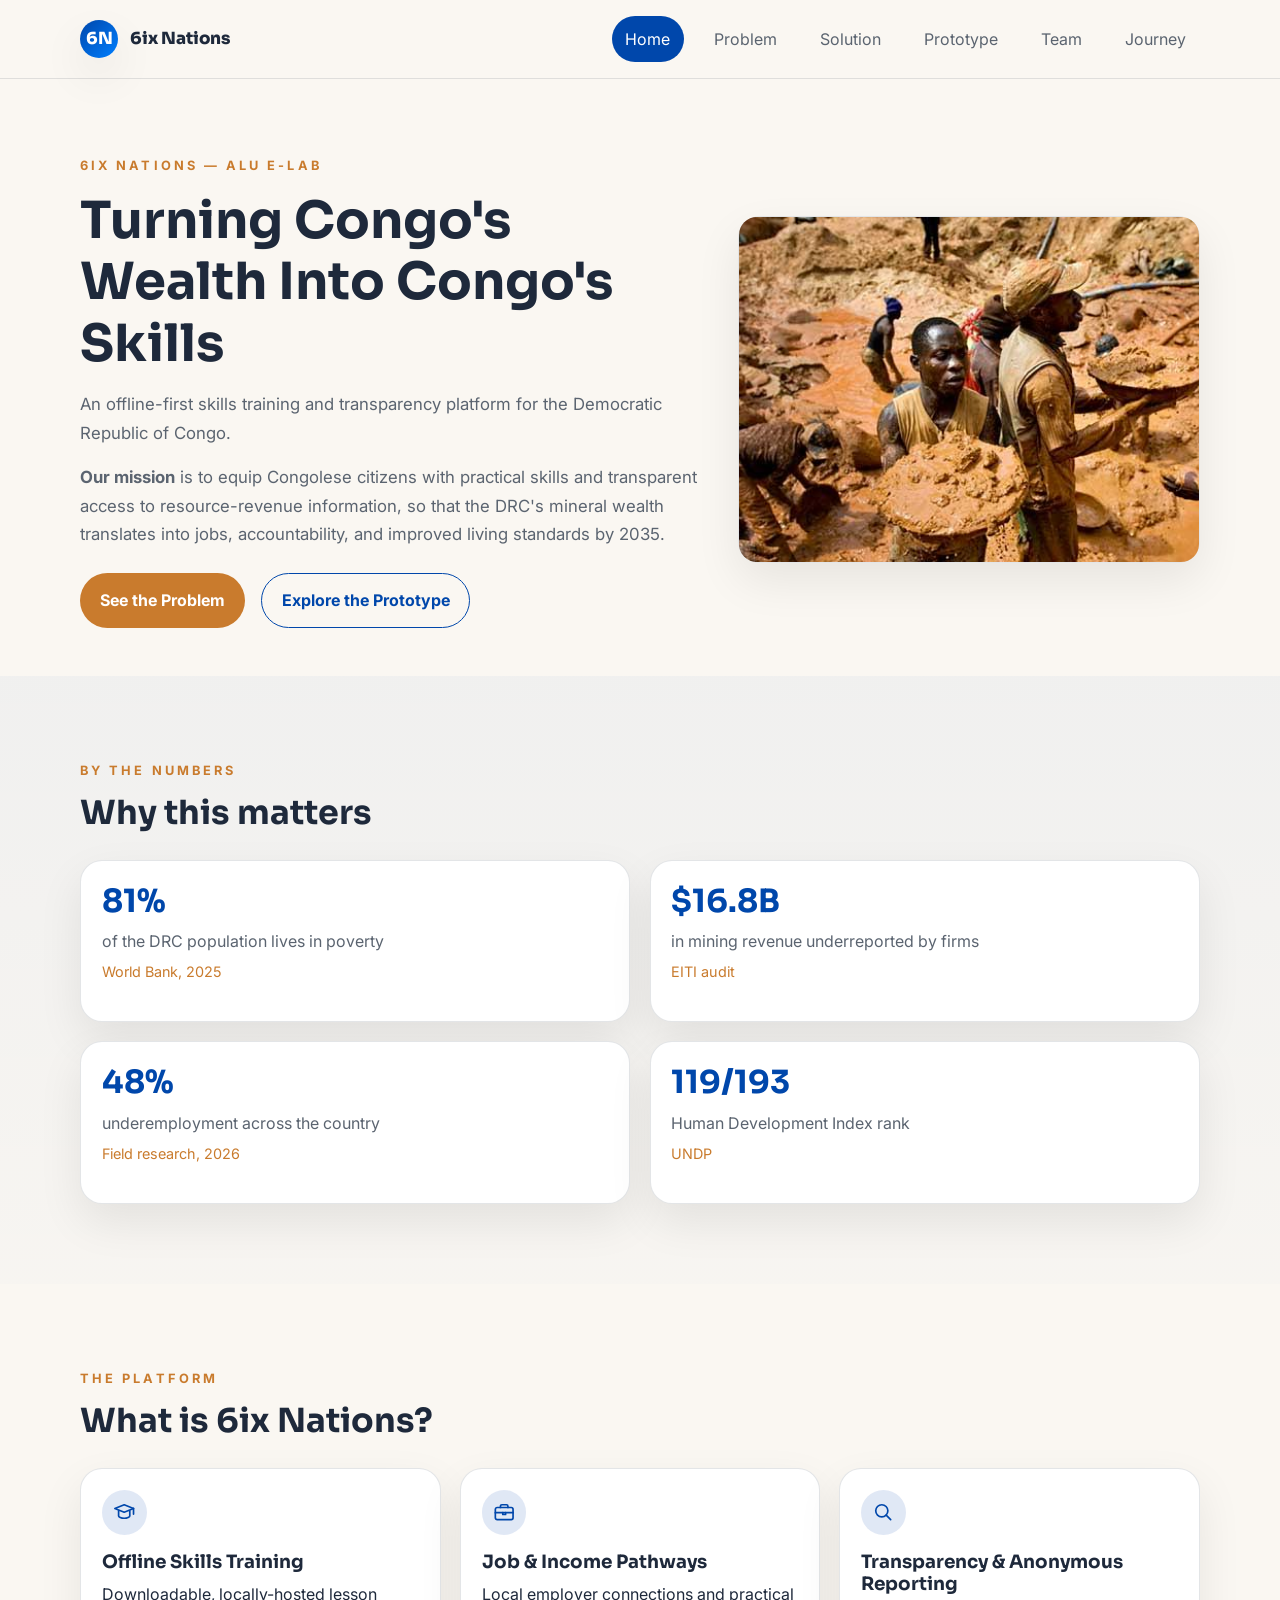
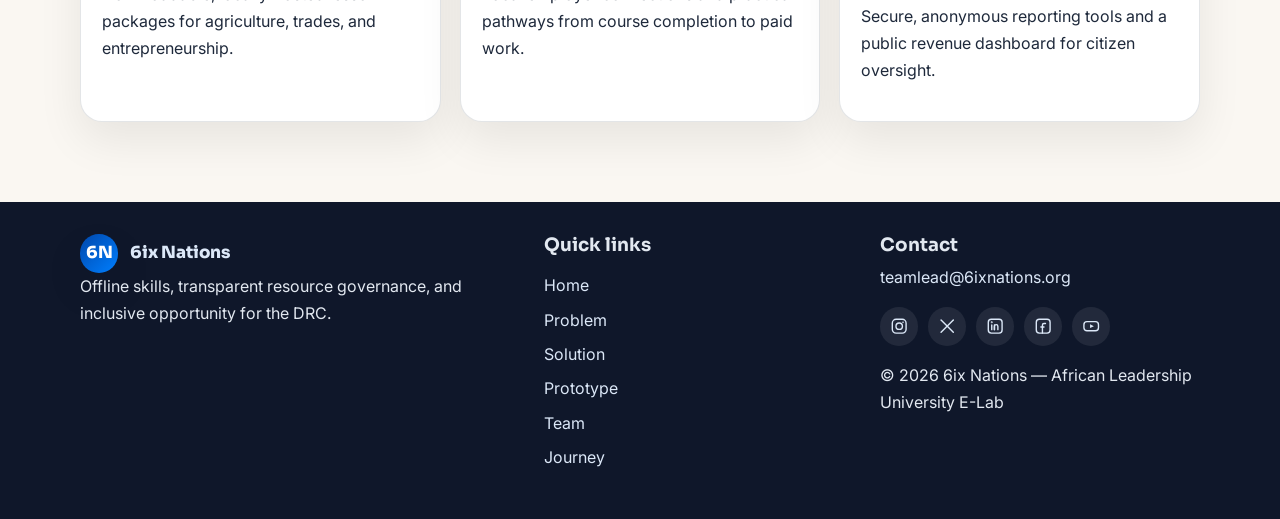
==== index.html @ b4ff6647 "Add solution and team pages for 6ix Nations project with detailed content and structure" ====
<!doctype html>
<html lang="en">

<head>
    <meta charset="UTF-8" />
    <meta name="viewport" content="width=device-width, initial-scale=1.0" />
    <title>6ix Nations | Turning Congo's Wealth Into Congo's Skills</title>
    <meta name="description"
        content="An offline-first skills training and transparency platform for the Democratic Republic of Congo." />
    <meta name="keywords" content="6ix Nations, DRC, skills, transparency, offline" />
    <meta property="og:title" content="6ix Nations | Turning Congo's Wealth Into Congo's Skills" />
    <meta property="og:description"
        content="An offline-first skills training and transparency platform for the DRC. 6ix Nations — ALU E-Lab." />
    <meta property="og:type" content="website" />
    <meta property="og:image"
        content="https://images.unsplash.com/photo-1522202176988-66273c2fd55f?auto=format&fit=crop&w=1200&q=80" />
    <meta name="twitter:card" content="summary_large_image" />
    <link rel="preconnect" href="https://fonts.googleapis.com" />
    <link rel="preconnect" href="https://fonts.gstatic.com" crossorigin />
    <link
        href="https://fonts.googleapis.com/css2?family=Inter:wght@400;500;600;700&family=Sora:wght@600;700;800&display=swap"
        rel="stylesheet" />
    <link rel="icon" type="image/svg+xml" href="assets/images/favicon.svg" />
    <link rel="stylesheet" href="assets/css/styles.css" />
</head>

<body data-page="home">
    <header class="site-header">
        <div class="container nav-wrap">
            <a class="brand" href="index.html">
                <span class="brand-mark">6N</span>
                <span class="brand-text">6ix Nations</span>
            </a>
            <button class="nav-toggle" aria-label="Toggle navigation" aria-expanded="false">
                <span></span><span></span><span></span>
            </button>
            <nav class="site-nav" aria-label="Primary navigation">
                <a href="index.html" class="active">Home</a>
                <a href="problem.html">Problem</a>
                <a href="solution.html">Solution</a>
                <a href="prototype.html">Prototype</a>
                <a href="team.html">Team</a>
                <a href="journey.html">Journey</a>
            </nav>
        </div>
    </header>

    <main>
        <section class="hero">
            <div class="container reveal hero-grid">
                <div>
                    <p class="eyebrow">6ix Nations — ALU E-Lab</p>
                    <h1>Turning Congo's Wealth Into Congo's Skills</h1>
                    <p class="lead">An offline-first skills training and transparency platform for the Democratic
                        Republic of Congo.</p>
                    <p class="lead"><strong>Our mission</strong> is to equip Congolese citizens with practical skills
                        and transparent access to resource-revenue information, so that the DRC's mineral wealth
                        translates into jobs, accountability, and improved living standards by 2035.</p>
                    <div class="hero-actions">
                        <a class="btn btn-primary" href="problem.html">See the Problem</a>
                        <a class="btn btn-secondary" href="prototype.html">Explore the Prototype</a>
                    </div>
                </div>
                <div class="hero-card">
                    <img src="assets/images/images%20(6).jpg"
                        alt="Artisanal miners in the DRC panning through mud for minerals by hand"
                        loading="lazy" />
                </div>
            </div>
        </section>

        <section class="section alt-bg">
            <div class="container reveal">
                <div class="section-heading">
                    <p class="eyebrow">By the numbers</p>
                    <h2>Why this matters</h2>
                </div>
                <div class="stats-grid">
                    <div class="stat-card">
                        <h3 class="count" data-target="81" data-suffix="%">0</h3>
                        <p>of the DRC population lives in poverty <span>World Bank, 2025</span></p>
                    </div>
                    <div class="stat-card">
                        <h3 class="count" data-target="16.8" data-prefix="$" data-suffix="B">0</h3>
                        <p>in mining revenue underreported by firms <span>EITI audit</span></p>
                    </div>
                    <div class="stat-card">
                        <h3 class="count" data-target="73" data-suffix="%">0</h3>
                        <p>underemployment across the country <span>Field research, 2026</span></p>
                    </div>
                    <div class="stat-card">
                        <h3 class="count" data-target="180" data-suffix="/193">0</h3>
                        <p>Human Development Index rank <span>UNDP</span></p>
                    </div>
                </div>
            </div>
        </section>

        <section class="section">
            <div class="container reveal">
                <div class="section-heading">
                    <p class="eyebrow">The platform</p>
                    <h2>What is 6ix Nations?</h2>
                </div>
                <div class="card-grid three-up">
                    <article class="info-card">
                        <div class="icon-badge" aria-hidden="true">
                            <svg viewBox="0 0 24 24" fill="none" stroke="currentColor" stroke-width="1.8"
                                stroke-linecap="round" stroke-linejoin="round">
                                <path d="M2 8l10-4 10 4-10 4-10-4Z" />
                                <path d="M6 10.5V16c0 1.1 2.7 2.5 6 2.5s6-1.4 6-2.5v-5.5" />
                                <path d="M22 8v6" />
                            </svg>
                        </div>
                        <h3>Offline Skills Training</h3>
                        <p>Downloadable, locally-hosted lesson packages for agriculture, trades, and
                            entrepreneurship.</p>
                    </article>
                    <article class="info-card">
                        <div class="icon-badge" aria-hidden="true">
                            <svg viewBox="0 0 24 24" fill="none" stroke="currentColor" stroke-width="1.8"
                                stroke-linecap="round" stroke-linejoin="round">
                                <rect x="2.5" y="7" width="19" height="13" rx="2" />
                                <path d="M8 7V5.5A1.5 1.5 0 0 1 9.5 4h5A1.5 1.5 0 0 1 16 5.5V7" />
                                <path d="M2.5 12.5h19" />
                                <path d="M10.5 12.5v2h3v-2" />
                            </svg>
                        </div>
                        <h3>Job & Income Pathways</h3>
                        <p>Local employer connections and practical pathways from course completion to paid work.</p>
                    </article>
                    <article class="info-card">
                        <div class="icon-badge" aria-hidden="true">
                            <svg viewBox="0 0 24 24" fill="none" stroke="currentColor" stroke-width="1.8"
                                stroke-linecap="round" stroke-linejoin="round">
                                <circle cx="10.5" cy="10.5" r="6.5" />
                                <path d="M20 20l-4.8-4.8" />
                            </svg>
                        </div>
                        <h3>Transparency & Anonymous Reporting</h3>
                        <p>Secure, anonymous reporting tools and a public revenue dashboard for citizen oversight.</p>
                    </article>
                </div>
            </div>
        </section>
    </main>

    <footer class="site-footer">
        <div class="container footer-grid">
            <div>
                <a class="brand footer-brand" href="index.html">
                    <span class="brand-mark">6N</span>
                    <span class="brand-text">6ix Nations</span>
                </a>
                <p>Offline skills, transparent resource governance, and inclusive opportunity for the DRC.</p>
            </div>
            <div>
                <h3>Quick links</h3>
                <ul>
                    <li><a href="index.html">Home</a></li>
                    <li><a href="problem.html">Problem</a></li>
                    <li><a href="solution.html">Solution</a></li>
                    <li><a href="prototype.html">Prototype</a></li>
                    <li><a href="team.html">Team</a></li>
                    <li><a href="journey.html">Journey</a></li>
                </ul>
            </div>
            <div>
                <h3>Contact</h3>
                <p><a href="mailto:teamlead@6ixnations.org">teamlead@6ixnations.org</a></p>
                <!-- TEAM: replace with your real social handles -->
                <div class="social-links">
                    <a href="https://instagram.com/6ixnations" target="_blank" rel="noopener"
                        aria-label="6ix Nations on Instagram">
                        <svg viewBox="0 0 24 24" fill="none" stroke="currentColor" stroke-width="1.8"
                            stroke-linecap="round" stroke-linejoin="round">
                            <rect x="3" y="3" width="18" height="18" rx="5" />
                            <circle cx="12" cy="12" r="4.2" />
                            <circle cx="17" cy="7" r="1" fill="currentColor" stroke="none" />
                        </svg>
                    </a>
                    <a href="https://x.com/6ixnations" target="_blank" rel="noopener"
                        aria-label="6ix Nations on X">
                        <svg viewBox="0 0 24 24" fill="none" stroke="currentColor" stroke-width="1.8"
                            stroke-linecap="round" stroke-linejoin="round">
                            <path d="M4 4l16 16" />
                            <path d="M20 4L4 20" />
                        </svg>
                    </a>
                    <a href="https://linkedin.com/company/6ixnations" target="_blank" rel="noopener"
                        aria-label="6ix Nations on LinkedIn">
                        <svg viewBox="0 0 24 24" fill="none" stroke="currentColor" stroke-width="1.8"
                            stroke-linecap="round" stroke-linejoin="round">
                            <rect x="3" y="3" width="18" height="18" rx="4" />
                            <line x1="7.5" y1="10.5" x2="7.5" y2="16.5" />
                            <circle cx="7.5" cy="7" r="0.4" fill="currentColor" />
                            <path d="M11 16.5v-4.2c0-1.4 1.1-2.3 2.3-2.3 1.3 0 2.2.9 2.2 2.3v4.2" />
                            <line x1="11" y1="10.5" x2="11" y2="16.5" />
                        </svg>
                    </a>
                    <a href="https://facebook.com/6ixnations" target="_blank" rel="noopener"
                        aria-label="6ix Nations on Facebook">
                        <svg viewBox="0 0 24 24" fill="none" stroke="currentColor" stroke-width="1.8"
                            stroke-linecap="round" stroke-linejoin="round">
                            <rect x="3" y="3" width="18" height="18" rx="4" />
                            <path d="M15 8.5h-2a2 2 0 0 0-2 2V21" />
                            <path d="M9 13h4" />
                        </svg>
                    </a>
                    <a href="https://youtube.com/@6ixnations" target="_blank" rel="noopener"
                        aria-label="6ix Nations on YouTube">
                        <svg viewBox="0 0 24 24" fill="none" stroke="currentColor" stroke-width="1.8"
                            stroke-linecap="round" stroke-linejoin="round">
                            <rect x="2.5" y="6" width="19" height="12" rx="4" />
                            <path d="M10.5 9.5l5 2.5-5 2.5v-5Z" fill="currentColor" stroke="none" />
                        </svg>
                    </a>
                </div>
                <p>© 2026 6ix Nations — African Leadership University E-Lab</p>
            </div>
        </div>
    </footer>

    <script src="assets/js/main.js"></script>
</body>

</html>
---- assets/css/styles.css ----
:root {
    --primary: #0047AB;
    --primary-2: #007FFF;
    --accent: #C97B2D;
    --background: #FAF7F2;
    --text: #1E293B;
    --muted: #5b6470;
    --surface: #ffffff;
    --border: rgba(30, 41, 59, 0.12);
    --shadow: 0 18px 45px rgba(0, 0, 0, 0.08);
    --radius: 22px;
}

* {
    box-sizing: border-box;
}

html {
    scroll-behavior: smooth;
}

body {
    margin: 0;
    font-family: 'Inter', sans-serif;
    color: var(--text);
    background: var(--background);
    line-height: 1.7;
}

main {
    min-height: 100vh;
}

a {
    color: inherit;
    text-decoration: none;
}

img {
    max-width: 100%;
    display: block;
}

iframe {
    border: 0;
}

.container {
    width: min(1120px, calc(100% - 2rem));
    margin: 0 auto;
}

.section {
    padding: 5rem 0;
}

.alt-bg {
    background: linear-gradient(180deg, rgba(0, 71, 171, 0.04) 0%, rgba(0, 71, 171, 0.01) 100%);
}

.site-header {
    position: sticky;
    top: 0;
    z-index: 1000;
    background: rgba(250, 247, 242, 0.94);
    backdrop-filter: blur(12px);
    border-bottom: 1px solid var(--border);
}

.nav-wrap {
    display: flex;
    align-items: center;
    justify-content: space-between;
    padding: 1rem 0;
    gap: 1rem;
}

.brand {
    display: inline-flex;
    align-items: center;
    gap: 0.7rem;
    font-weight: 800;
    font-family: 'Sora', sans-serif;
    font-size: 1.05rem;
}

.brand-mark {
    display: inline-grid;
    place-items: center;
    width: 2.4rem;
    height: 2.4rem;
    border-radius: 999px;
    background: linear-gradient(135deg, var(--primary), var(--primary-2));
    color: white;
    box-shadow: var(--shadow);
}

.site-nav {
    display: flex;
    gap: 1rem;
    align-items: center;
}

.site-nav a {
    padding: 0.6rem 0.85rem;
    border-radius: 999px;
    color: var(--muted);
    transition: all 0.2s ease;
}

.site-nav a:hover,
.site-nav a.active {
    background: var(--primary);
    color: white;
}

.nav-toggle {
    display: none;
    background: transparent;
    border: 0;
    padding: 0.3rem;
}

.nav-toggle span {
    display: block;
    width: 1.5rem;
    height: 2px;
    background: var(--text);
    margin: 0.25rem 0;
}

.hero {
    padding: 4.5rem 0 3rem;
}

.hero-grid {
    display: grid;
    grid-template-columns: 1.15fr 0.85fr;
    gap: 2rem;
    align-items: center;
}

.eyebrow {
    display: inline-block;
    margin-bottom: 0.8rem;
    text-transform: uppercase;
    letter-spacing: 0.24em;
    color: var(--accent);
    font-size: 0.8rem;
    font-weight: 700;
}

h1,
h2,
h3 {
    font-family: 'Sora', sans-serif;
    line-height: 1.2;
}

h1 {
    font-size: clamp(2rem, 4vw, 3.6rem);
    margin: 0 0 1rem;
}

h2 {
    font-size: clamp(1.6rem, 2.6vw, 2.3rem);
    margin: 0 0 1rem;
}

h3 {
    font-size: 1.15rem;
    margin: 0 0 0.5rem;
}

p {
    margin: 0 0 1rem;
}

.lead {
    font-size: 1.05rem;
    color: var(--muted);
    max-width: 820px;
}

.hero-copy {
    font-size: 1.1rem;
    color: var(--muted);
    max-width: 620px;
}

.hero-actions {
    display: flex;
    flex-wrap: wrap;
    gap: 1rem;
    margin-top: 1.5rem;
}

.btn {
    display: inline-flex;
    align-items: center;
    justify-content: center;
    min-height: 2.9rem;
    padding: 0.8rem 1.2rem;
    border-radius: 999px;
    font-weight: 700;
    transition: transform 0.2s ease, box-shadow 0.2s ease;
    border: 1px solid transparent;
}

.btn:hover {
    transform: translateY(-2px);
    box-shadow: var(--shadow);
}

.btn-primary {
    background: var(--accent);
    color: white;
}

.btn-secondary {
    background: transparent;
    border-color: var(--primary);
    color: var(--primary);
}

/* Backcompat for earlier markup versions */
.btn.primary {
    background: var(--accent);
    color: white;
}

.btn.ghost {
    background: transparent;
    border: 1px solid var(--primary);
    color: var(--primary);
}

/* Primary nav alias used on some pages */
.primary-nav {
    display: flex;
    gap: 1rem;
    align-items: center;
}

.primary-nav a {
    padding: 0.6rem 0.85rem;
    border-radius: 999px;
    color: var(--muted);
}

.primary-nav a:hover,
.primary-nav a.active {
    background: var(--primary);
    color: white;
}

.hero-card,
.info-card,
.stat-card,
.team-card,
.timeline-card,
.table-card,
.phone-frame,
.prototype-side-card {
    background: var(--surface);
    border: 1px solid var(--border);
    border-radius: var(--radius);
    box-shadow: var(--shadow);
}

.hero-card img {
    width: 100%;
    border-radius: calc(var(--radius) - 4px);
    object-fit: cover;
    aspect-ratio: 4 / 3;
}

.section-heading {
    margin-bottom: 1.6rem;
}

.stats-grid,
.card-grid,
.team-grid,
.gallery-grid {
    display: grid;
    gap: 1.2rem;
}

.team-grid {
    grid-template-columns: repeat(auto-fit, minmax(320px, 1fr));
    align-items: start;
}

.stats-grid {
    grid-template-columns: repeat(2, minmax(0, 1fr));
}

.card-grid.three-up {
    grid-template-columns: repeat(3, minmax(0, 1fr));
}

.info-card,
.stat-card,
.team-card,
.timeline-card,
.table-card,
.prototype-side-card {
    padding: 1.3rem;
}

.info-card .icon-badge {
    width: 2.8rem;
    height: 2.8rem;
    display: grid;
    place-items: center;
    border-radius: 50%;
    background: rgba(0, 71, 171, 0.12);
    margin-bottom: 1rem;
    color: var(--primary);
}

.info-card .icon-badge svg {
    width: 1.4rem;
    height: 1.4rem;
}

.stat-card h3 {
    font-size: 2rem;
    color: var(--primary);
}

.stat-card p {
    color: var(--muted);
}

.stat-card p span {
    display: block;
    margin-top: 0.3rem;
    font-size: 0.9rem;
    color: var(--accent);
}

.video-placeholder {
    position: relative;
    display: block;
    border-radius: var(--radius);
    overflow: hidden;
    aspect-ratio: 16 / 9;
    background: #0f172a;
}

.video-placeholder img {
    width: 100%;
    height: 100%;
    object-fit: cover;
    opacity: 0.8;
    transition: transform 0.3s ease, opacity 0.3s ease;
}

.video-placeholder:hover img {
    transform: scale(1.03);
    opacity: 1;
}

.video-placeholder .play-badge {
    position: absolute;
    top: 50%;
    left: 50%;
    transform: translate(-50%, -50%);
    width: 3.6rem;
    height: 3.6rem;
    border-radius: 50%;
    background: var(--accent);
    color: white;
    display: grid;
    place-items: center;
    font-size: 1.3rem;
    box-shadow: var(--shadow);
}

.video-placeholder .watch-label {
    position: absolute;
    bottom: 0.8rem;
    left: 0.8rem;
    background: rgba(15, 23, 42, 0.78);
    color: white;
    padding: 0.4rem 0.85rem;
    border-radius: 999px;
    font-size: 0.85rem;
    font-weight: 600;
}

.video-frame {
    position: relative;
    overflow: hidden;
    border-radius: var(--radius);
    background: #e6eefb;
    aspect-ratio: 16 / 9;
}

.video-frame iframe,
.small-video iframe {
    width: 100%;
    height: 100%;
}

.stepper {
    display: grid;
    gap: 1rem;
}

.step-card {
    position: relative;
    padding: 1.1rem 1.1rem 1.1rem 3.5rem;
    border-radius: var(--radius);
    background: var(--surface);
    border: 1px solid var(--border);
}

.step-card span {
    position: absolute;
    left: 1rem;
    top: 1rem;
    width: 1.8rem;
    height: 1.8rem;
    border-radius: 50%;
    display: grid;
    place-items: center;
    background: var(--accent);
    color: white;
    font-weight: 700;
}

.table-card {
    overflow: hidden;
}

table {
    width: 100%;
    border-collapse: collapse;
}

th,
td {
    padding: 0.9rem 1rem;
    text-align: left;
    border-bottom: 1px solid var(--border);
}

th {
    background: rgba(0, 71, 171, 0.06);
    color: var(--primary);
}

.chip-row {
    display: flex;
    flex-wrap: wrap;
    gap: 0.75rem;
    margin-top: 0.8rem;
}

.chip {
    padding: 0.7rem 0.9rem;
    border-radius: 999px;
    background: white;
    border: 1px solid var(--border);
    color: var(--primary);
    font-weight: 600;
}

.chip-row.secondary .chip {
    background: rgba(201, 123, 45, 0.1);
    color: var(--accent);
}

.prototype-wrap {
    display: grid;
    gap: 1.3rem;
    grid-template-columns: 1fr 0.8fr;
    align-items: start;
}

.phone-frame {
    padding: 1.2rem;
}

.phone-screen {
    display: flex;
    flex-direction: column;
    height: 560px;
    border-radius: 2rem;
    background: linear-gradient(180deg, #f7f4ee, #fefefe);
    padding: 1rem;
    border: 8px solid #18212d;
}

.phone-content {
    flex: 1;
    overflow-y: auto;
}

.screen {
    display: none;
}

.screen.active {
    display: block;
}

.screen-header {
    display: flex;
    justify-content: space-between;
    align-items: center;
    margin-bottom: 1rem;
}

.screen-card {
    border-radius: 1rem;
    background: rgba(0, 71, 171, 0.07);
    padding: 1rem;
    margin-bottom: 1rem;
}

.screen-link {
    border: 0;
    background: var(--primary);
    color: white;
    padding: 0.65rem 0.9rem;
    border-radius: 999px;
    cursor: pointer;
    font-weight: 600;
}

.screen-link.full {
    width: 100%;
    margin-top: 0.6rem;
}

.mock-form {
    display: grid;
    gap: 0.6rem;
}

.mock-form input,
.mock-form textarea {
    padding: 0.7rem;
    border-radius: 0.7rem;
    border: 1px solid var(--border);
    font: inherit;
}

.bar-chart {
    display: grid;
    gap: 0.85rem;
    margin-top: 1rem;
}

.bar-row {
    display: grid;
    grid-template-columns: 70px 1fr;
    align-items: center;
    gap: 0.7rem;
}

.bar {
    height: 10px;
    border-radius: 999px;
    background: rgba(0, 71, 171, 0.12);
    overflow: hidden;
}

.bar i {
    display: block;
    background: linear-gradient(90deg, var(--accent), var(--primary));
    border-radius: inherit;
}

.phone-tabbar {
    display: flex;
    justify-content: space-between;
    gap: 0.2rem;
    padding-top: 0.7rem;
    margin-top: 0.6rem;
    border-top: 1px solid var(--border);
}

.tab-btn {
    flex: 1;
    display: flex;
    flex-direction: column;
    align-items: center;
    gap: 0.2rem;
    background: transparent;
    color: var(--muted);
    padding: 0.35rem 0.2rem;
    border-radius: 0.9rem;
    font-size: 0.65rem;
}

.tab-btn svg {
    width: 1.2rem;
    height: 1.2rem;
}

.tab-btn.active {
    background: rgba(0, 71, 171, 0.1);
    color: var(--primary);
}

.quick-grid {
    display: grid;
    grid-template-columns: repeat(2, 1fr);
    gap: 0.7rem;
}

.quick-tile {
    display: flex;
    flex-direction: column;
    align-items: center;
    gap: 0.4rem;
    background: rgba(0, 71, 171, 0.07);
    color: var(--primary);
    padding: 0.9rem 0.5rem;
    border-radius: 1rem;
    font-size: 0.8rem;
}

.quick-tile svg {
    width: 1.3rem;
    height: 1.3rem;
}

.list-item {
    display: flex;
    align-items: center;
    gap: 0.75rem;
    width: 100%;
    text-align: left;
    background: white;
    color: var(--text);
    border: 1px solid var(--border);
    border-radius: 1rem;
    padding: 0.75rem;
    margin-bottom: 0.7rem;
    font: inherit;
    cursor: pointer;
}

.list-item-icon {
    flex-shrink: 0;
    width: 2.4rem;
    height: 2.4rem;
    display: grid;
    place-items: center;
    border-radius: 50%;
    background: rgba(0, 71, 171, 0.1);
    color: var(--primary);
}

.list-item-icon svg {
    width: 1.2rem;
    height: 1.2rem;
}

.list-item h4 {
    margin: 0 0 0.15rem;
    font-size: 0.9rem;
}

.list-item p {
    margin: 0;
    font-size: 0.78rem;
    color: var(--muted);
}

.progress-bar {
    height: 8px;
    border-radius: 999px;
    background: rgba(0, 71, 171, 0.12);
    overflow: hidden;
    margin: 0.7rem 0 0.4rem;
}

.progress-bar i {
    display: block;
    height: 100%;
    background: linear-gradient(90deg, var(--accent), var(--primary));
    border-radius: inherit;
}

.toggle-row {
    display: flex;
    gap: 0.5rem;
    margin-bottom: 0.8rem;
}

.toggle-btn {
    flex: 1;
    border: 1px solid var(--border);
    background: white;
    color: var(--muted);
    padding: 0.55rem;
    border-radius: 999px;
    font-weight: 600;
    cursor: pointer;
}

.toggle-btn.active {
    background: var(--primary);
    border-color: var(--primary);
    color: white;
}

.msg-item {
    display: flex;
    gap: 0.7rem;
    background: white;
    border: 1px solid var(--border);
    border-radius: 1rem;
    padding: 0.75rem;
    margin-bottom: 0.7rem;
}

.msg-avatar {
    flex-shrink: 0;
    width: 2.4rem;
    height: 2.4rem;
    display: grid;
    place-items: center;
    border-radius: 50%;
    background: var(--accent);
    color: white;
    font-weight: 700;
    font-size: 0.75rem;
}

.msg-item h4 {
    margin: 0 0 0.15rem;
    font-size: 0.9rem;
}

.msg-item p {
    margin: 0;
    font-size: 0.78rem;
    color: var(--muted);
}

.team-card img {
    width: 100%;
    aspect-ratio: 3 / 2;
    object-fit: cover;
    border-radius: 1rem;
    border: 4px solid rgba(0, 71, 171, 0.12);
    display: block;
}

.profile-photo {
    position: relative;
    margin-bottom: 1rem;
}

.profile-description {
    color: var(--muted);
}

.role {
    color: var(--accent);
    font-weight: 600;
}

.country {
    display: flex;
    align-items: center;
    gap: 0.5rem;
    color: var(--muted);
    font-size: 0.88rem;
    font-weight: 600;
    margin-top: -0.5rem;
}

.flag {
    display: inline-block;
    flex-shrink: 0;
    width: 1.7rem;
    height: 1.15rem;
    border-radius: 3px;
    border: 1px solid rgba(30, 41, 59, 0.15);
    background-size: 100% 100%;
}

.flag-ci {
    background-image: linear-gradient(to right,
            #F77F00 0% 33.33%,
            #ffffff 33.33% 66.66%,
            #009E60 66.66% 100%);
}

.flag-mg {
    background-image:
        linear-gradient(to right, #ffffff 0% 33.33%, transparent 33.33% 100%),
        linear-gradient(to bottom, #FC3D32 0% 50%, #007E3A 50% 100%);
}

.flag-bi {
    background-image:
        radial-gradient(circle at 50% 50%, #ffffff 22%, transparent 23%),
        linear-gradient(45deg, transparent calc(50% - 1.2px), #ffffff calc(50% - 1.2px), #ffffff calc(50% + 1.2px), transparent calc(50% + 1.2px)),
        linear-gradient(-45deg, transparent calc(50% - 1.2px), #ffffff calc(50% - 1.2px), #ffffff calc(50% + 1.2px), transparent calc(50% + 1.2px)),
        conic-gradient(from -45deg at 50% 50%, #CE1126 0deg 90deg, #1EB53A 90deg 180deg, #CE1126 180deg 270deg, #1EB53A 270deg 360deg);
}

.flag-rw {
    background-image: linear-gradient(to bottom,
            #00A1DE 0% 50%,
            #FAD201 50% 60%,
            #007A33 60% 100%);
}

.flag-et {
    background-image: linear-gradient(to bottom,
            #078930 0% 33.33%,
            #FCDD09 33.33% 66.66%,
            #DA121A 66.66% 100%);
}

.flag-cd {
    background-image: linear-gradient(135deg,
            #007FFF 0% 40%,
            #F7D618 40% 43%,
            #CE1021 43% 57%,
            #F7D618 57% 60%,
            #007FFF 60% 100%);
}

.social-links {
    display: flex;
    flex-wrap: wrap;
    gap: 0.6rem;
    margin: 0.8rem 0 1rem;
}

.social-links a {
    display: inline-grid;
    place-items: center;
    width: 2.4rem;
    height: 2.4rem;
    border-radius: 50%;
    background: rgba(255, 255, 255, 0.08);
    color: #dce8f8;
    transition: background 0.2s ease, color 0.2s ease, transform 0.2s ease;
}

.social-links a:hover {
    background: var(--accent);
    color: white;
    transform: translateY(-2px);
}

.social-links svg {
    width: 1.15rem;
    height: 1.15rem;
}

.team-card .social-links {
    justify-content: center;
    margin-bottom: 0;
}

.team-card .social-links a {
    width: 2.2rem;
    height: 2.2rem;
    background: rgba(0, 71, 171, 0.1);
    color: var(--primary);
}

.team-card .social-links a:hover {
    background: var(--accent);
    color: white;
}

.timeline {
    display: grid;
    gap: 1.2rem;
}

.timeline-card {
    display: grid;
    gap: 1rem;
    grid-template-columns: 70px 1fr;
}

.timeline-number {
    font-size: 1.3rem;
    font-weight: 800;
    color: var(--accent);
}

.note {
    color: var(--accent);
    font-weight: 600;
}

.gallery-grid {
    grid-template-columns: repeat(3, minmax(0, 1fr));
}

.gallery-grid.small {
    grid-template-columns: repeat(2, minmax(0, 1fr));
}

.gallery-grid img {
    width: 100%;
    height: 220px;
    object-fit: cover;
    border-radius: 1rem;
}

.site-footer {
    padding: 2rem 0;
    background: #0f172a;
    color: #e2e8f0;
}

.footer-grid {
    display: grid;
    gap: 1rem;
    grid-template-columns: 1.4fr 1fr 1fr;
    align-items: start;
}

.footer-grid>div {
    min-width: 0;
}

.footer-brand {
    color: white;
}

.site-footer ul {
    list-style: none;
    padding: 0;
    display: grid;
    gap: 0.45rem;
}

.site-footer a {
    color: #dce8f8;
}

.reveal {
    opacity: 0;
    transform: translateY(18px);
    transition: opacity 0.6s ease, transform 0.6s ease;
}

.reveal.is-visible {
    opacity: 1;
    transform: none;
}

@media (max-width: 900px) {

    .card-grid.three-up,
    .gallery-grid,
    .footer-grid,
    .prototype-wrap,
    .hero-grid {
        grid-template-columns: 1fr;
    }

    .hero-grid .hero-card {
        order: -1;
    }

    .team-grid,
    .stats-grid {
        grid-template-columns: 1fr 1fr;
    }

    .timeline-card {
        grid-template-columns: 1fr;
    }
}

@media (max-width: 720px) {
    .nav-toggle {
        display: inline-block;
    }

    .site-nav {
        display: none;
        position: absolute;
        top: 100%;
        left: 0;
        width: 100%;
        background: rgba(250, 247, 242, 0.98);
        padding: 1rem;
        flex-direction: column;
        align-items: flex-start;
        border-bottom: 1px solid var(--border);
    }

    .site-nav.open {
        display: flex;
    }

    .stats-grid,
    .team-grid,
    .card-grid.three-up {
        grid-template-columns: 1fr;
    }

    .hero {
        padding-top: 3rem;
    }

    .section {
        padding: 4rem 0;
    }
}
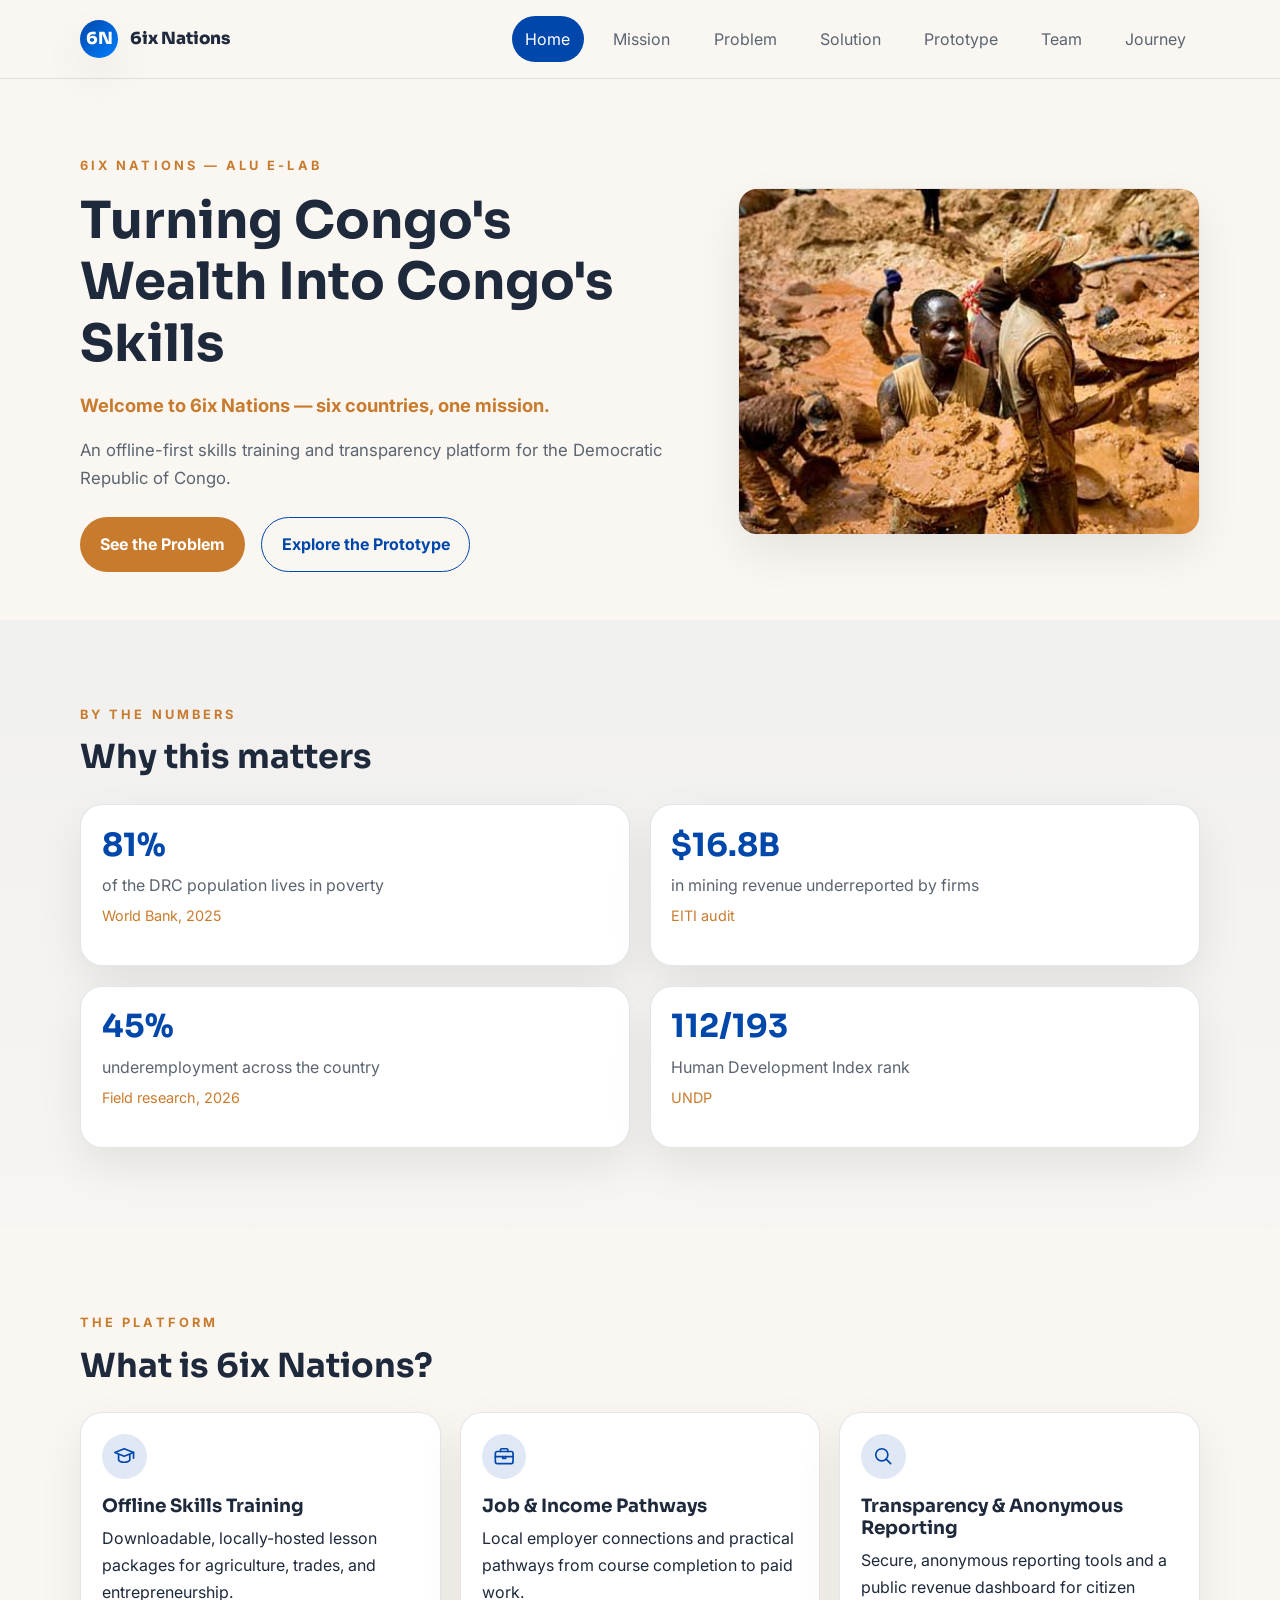
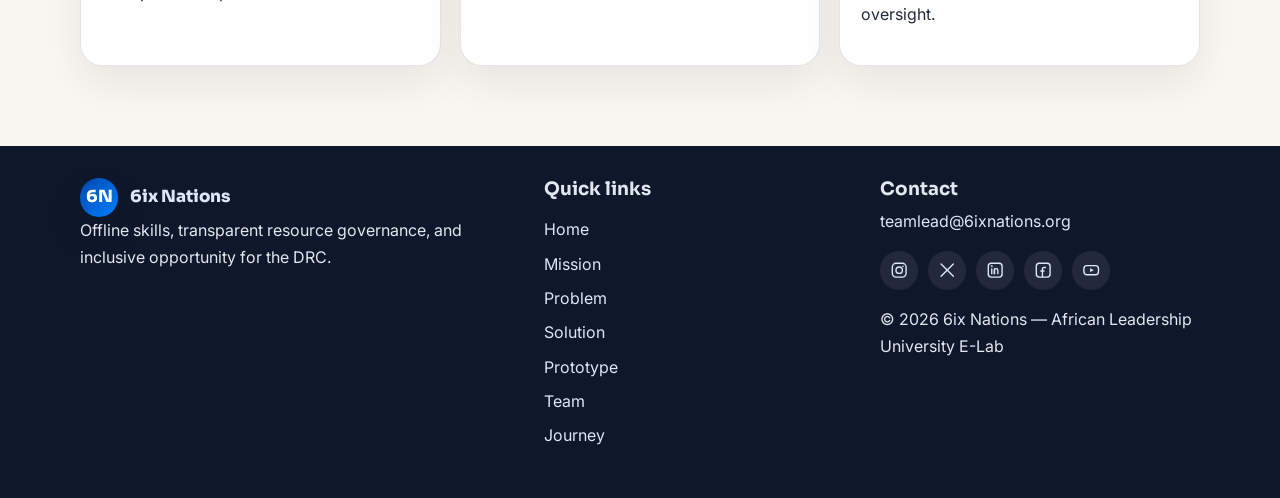
==== commit 9d85650a: "Add mission page and update navigation links across multiple pages" ====
--- a/index.html
+++ b/index.html
@@ -36,6 +36,7 @@
             </button>
             <nav class="site-nav" aria-label="Primary navigation">
                 <a href="index.html" class="active">Home</a>
+                <a href="mission.html">Mission</a>
                 <a href="problem.html">Problem</a>
                 <a href="solution.html">Solution</a>
                 <a href="prototype.html">Prototype</a>
@@ -51,11 +52,10 @@
                 <div>
                     <p class="eyebrow">6ix Nations — ALU E-Lab</p>
                     <h1>Turning Congo's Wealth Into Congo's Skills</h1>
+                    <p class="welcome-msg">Welcome to 6ix Nations — six countries, one mission. </p>
                     <p class="lead">An offline-first skills training and transparency platform for the Democratic
                         Republic of Congo.</p>
-                    <p class="lead"><strong>Our mission</strong> is to equip Congolese citizens with practical skills
-                        and transparent access to resource-revenue information, so that the DRC's mineral wealth
-                        translates into jobs, accountability, and improved living standards by 2035.</p>
+                    
                     <div class="hero-actions">
                         <a class="btn btn-primary" href="problem.html">See the Problem</a>
                         <a class="btn btn-secondary" href="prototype.html">Explore the Prototype</a>
@@ -158,6 +158,7 @@
                 <h3>Quick links</h3>
                 <ul>
                     <li><a href="index.html">Home</a></li>
+                    <li><a href="mission.html">Mission</a></li>
                     <li><a href="problem.html">Problem</a></li>
                     <li><a href="solution.html">Solution</a></li>
                     <li><a href="prototype.html">Prototype</a></li>
--- a/assets/css/styles.css
+++ b/assets/css/styles.css
@@ -180,6 +180,14 @@
     font-size: 1.05rem;
     color: var(--muted);
     max-width: 820px;
+}
+
+.welcome-msg {
+    font-size: 1.15rem;
+    font-weight: 700;
+    color: var(--accent);
+    max-width: 820px;
+    margin: 0 0 0.9rem;
 }
 
 .hero-copy {
@@ -288,7 +296,9 @@
 }
 
 .team-grid {
-    grid-template-columns: repeat(auto-fit, minmax(320px, 1fr));
+    grid-template-columns: 1fr;
+    max-width: 640px;
+    margin: 0 auto;
     align-items: start;
 }
 
@@ -749,7 +759,8 @@
 .team-card img {
     width: 100%;
     aspect-ratio: 3 / 2;
-    object-fit: cover;
+    object-fit: contain;
+    background: rgba(0, 71, 171, 0.05);
     border-radius: 1rem;
     border: 4px solid rgba(0, 71, 171, 0.12);
     display: block;
@@ -781,12 +792,14 @@
 
 .flag {
     display: inline-block;
+    position: relative;
     flex-shrink: 0;
     width: 1.7rem;
     height: 1.15rem;
     border-radius: 3px;
     border: 1px solid rgba(30, 41, 59, 0.15);
     background-size: 100% 100%;
+    overflow: hidden;
 }
 
 .flag-ci {
@@ -798,20 +811,25 @@
 
 .flag-mg {
     background-image:
-        linear-gradient(to right, #ffffff 0% 33.33%, transparent 33.33% 100%),
+        linear-gradient(to right, #ffffff 0% 40%, transparent 40% 100%),
         linear-gradient(to bottom, #FC3D32 0% 50%, #007E3A 50% 100%);
 }
 
 .flag-bi {
     background-image:
-        radial-gradient(circle at 50% 50%, #ffffff 22%, transparent 23%),
+        radial-gradient(circle at 50% 30%, #CE1126 7%, transparent 8%),
+        radial-gradient(circle at 34% 65%, #CE1126 7%, transparent 8%),
+        radial-gradient(circle at 66% 65%, #CE1126 7%, transparent 8%),
+        radial-gradient(circle at 50% 50%, #ffffff 24%, transparent 25%),
         linear-gradient(45deg, transparent calc(50% - 1.2px), #ffffff calc(50% - 1.2px), #ffffff calc(50% + 1.2px), transparent calc(50% + 1.2px)),
         linear-gradient(-45deg, transparent calc(50% - 1.2px), #ffffff calc(50% - 1.2px), #ffffff calc(50% + 1.2px), transparent calc(50% + 1.2px)),
         conic-gradient(from -45deg at 50% 50%, #CE1126 0deg 90deg, #1EB53A 90deg 180deg, #CE1126 180deg 270deg, #1EB53A 270deg 360deg);
 }
 
 .flag-rw {
-    background-image: linear-gradient(to bottom,
+    background-image:
+        radial-gradient(circle at 78% 28%, #FAD201 16%, transparent 17%),
+        linear-gradient(to bottom,
             #00A1DE 0% 50%,
             #FAD201 50% 60%,
             #007A33 60% 100%);
@@ -822,6 +840,30 @@
             #078930 0% 33.33%,
             #FCDD09 33.33% 66.66%,
             #DA121A 66.66% 100%);
+}
+
+.flag-et::before {
+    content: "";
+    position: absolute;
+    top: 50%;
+    left: 50%;
+    width: 0.6rem;
+    height: 0.6rem;
+    border-radius: 50%;
+    background: #3E62AD;
+    transform: translate(-50%, -50%);
+}
+
+.flag-et::after {
+    content: "";
+    position: absolute;
+    top: 50%;
+    left: 50%;
+    width: 0.32rem;
+    height: 0.32rem;
+    background: #FCDD09;
+    transform: translate(-50%, -50%);
+    clip-path: polygon(50% 0%, 61% 35%, 98% 35%, 68% 57%, 79% 91%, 50% 70%, 21% 91%, 32% 57%, 2% 35%, 39% 35%);
 }
 
 .flag-cd {
@@ -831,6 +873,17 @@
             #CE1021 43% 57%,
             #F7D618 57% 60%,
             #007FFF 60% 100%);
+}
+
+.flag-cd::after {
+    content: "";
+    position: absolute;
+    top: 0.15rem;
+    left: 0.2rem;
+    width: 0.24rem;
+    height: 0.24rem;
+    background: #F7D618;
+    clip-path: polygon(50% 0%, 61% 35%, 98% 35%, 68% 57%, 79% 91%, 50% 70%, 21% 91%, 32% 57%, 2% 35%, 39% 35%);
 }
 
 .social-links {
@@ -973,7 +1026,6 @@
         order: -1;
     }
 
-    .team-grid,
     .stats-grid {
         grid-template-columns: 1fr 1fr;
     }
